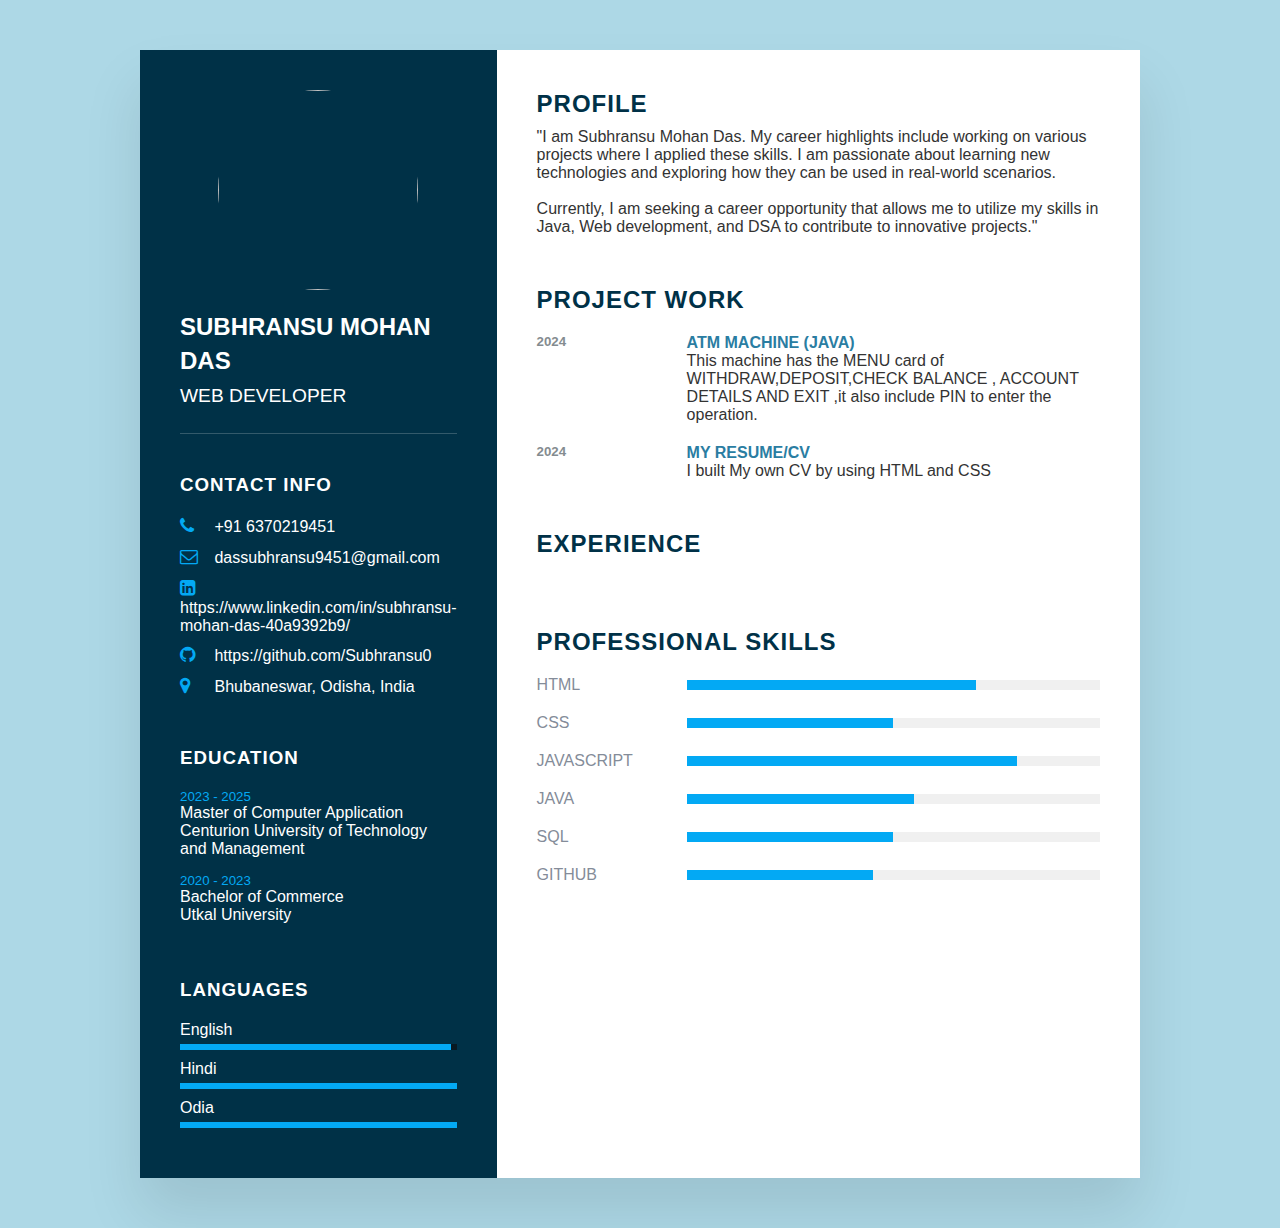
==== CV/1st.html @ 9e93dbe2 "HTML CSS" ====
<!DOCTYPE html>
<html lang="en">

<head>
    <meta charset="UTF-8">
    <meta name="viewport" content="width=device-width, initial-scale=1.0">
    <title>Subhransu CV</title>
    <link rel="stylesheet" href="https://cdnjs.cloudflare.com/ajax/libs/font-awesome/4.7.0/css/font-awesome.css"
        integrity="sha512-5A8nwdMOWrSz20fDsjczgUidUBR8liPYU+WymTZP1lmY9G6Oc7HlZv156XqnsgNUzTyMefFTcsFH/tnJE/+xBg=="
        crossorigin="anonymous" referrerpolicy="no-referrer" />
    <link rel="stylesheet" href="1st.css">
</head>

<body>
    <div class="container">
        <div class="Left_Side">
            <div class="ProfileText">
                <div class="imgBx">
                    <img src="sonu.jpg" alt="">
                </div>
                <h2>Subhransu Mohan Das<br><span>Web Developer</span></h2>
            </div>
            <div class="ContactInfo">
                <h3 class="title">Contact Info</h3>
                <ul>
                    <li>
                        <span class="icon"><i class="fa fa-phone" aria-hidden="true"></i></span>
                        <span class="text">+91 6370219451</span>
                    </li>
                    <li>
                        <span class="icon"><i class="fa fa-envelope-o" aria-hidden="true"></i></span>
                        <span class="text">dassubhransu9451@gmail.com</span>
                    </li>

                    <li>
                        <span class="icon"><i class="fa fa-linkedin-square" aria-hidden="true"></i></span>
                        <span class="text">https://www.linkedin.com/in/subhransu-mohan-das-40a9392b9/</span>
                    </li>
                    <li>
                        <span class="icon"><i class="fa fa-github" aria-hidden="true"></i></span>
                        <span class="text">https://github.com/Subhransu0</span>
                    </li>

                    <li>
                        <span class="icon"><i class="fa fa-map-marker" aria-hidden="true"></i></span>
                        <span class="text">Bhubaneswar, Odisha, India</span>
                    </li>
                </ul>
            </div>


            <div class="ContactInfo Education">
                <h3 class="title">Education</h3>
                <ul>
                    <li>
                        <h5>2023 - 2025</h5>
                        <h4>Master of Computer Application</h4>
                        <h4>Centurion University of Technology and Management</h4>
                    </li>
                    <li>
                        <h5>2020 - 2023</h5>
                        <h4>Bachelor of Commerce</h4>
                        <h4>Utkal University</h4>
                    </li>
                </ul>
            </div>


            <div class="ContactInfo Languages">
                <h3 class="title">Languages</h3>
                <ul>
                    <li>
                        <span class="text">English</span>
                        <div class="percent">
                            <div style="width: 98%;"></div>
                        </div>

                    </li>
                    <li>
                        <span class="text">Hindi</span>
                        <div class="percent">
                            <div style="width: 100%;"></div>
                        </div>
                    </li>
                    <li>
                        <span class="text">Odia</span>
                        <div class="percent">
                            <div style="width: 100%;"></div>
                        </div>
                    </li>
                </ul>
            </div>
        </div>
        <div class="Right_Side">
            <div class="about">
                <h2 class="title2">Profile</h2>
                <p>"I am Subhransu Mohan Das. My career highlights include working on various projects where I applied
                    these skills. I am passionate about learning new technologies and exploring how they can be used in
                    real-world scenarios. <br><br>Currently, I am seeking a career opportunity that allows me to utilize
                    my skills in Java, Web development, and DSA to contribute to innovative projects."</p>
            </div>

            <div class="about projects">
                <h2 class="title2">Project Work</h2>
                <div class="box">
                    <div class="year_company">
                        <h5>2024</h5>
                    </div>
                    <div class="text">
                        <h4>ATM MACHINE (JAVA)</h4>
                        <p>This machine has the MENU card of WITHDRAW,DEPOSIT,CHECK BALANCE , ACCOUNT DETAILS AND EXIT
                            ,it also include PIN to enter the operation.</p>
                    </div>
                </div>
                <div class="box">
                    <div class="year_company">
                        <h5>2024</h5>
                    </div>
                    <div class="text">
                        <h4>MY RESUME/CV</h4>
                        <p>I built My own CV by using HTML and CSS</p>
                    </div>
                </div>
                <!-- Add more project boxes as needed -->
            </div>

            <div class="about experience">
                <h2 class="title2">Experience</h2>
                <div class="box">
                    <div class="year_company">
                        <!-- <h5>2023 - Present</h5> -->
                        <!-- <h5>Company Name</h5> -->
                    </div>
                    <div class="text">
                        <!-- <h4>Web Developer</h4>
                        <p>Say something about the company.</p> -->
                    </div>
                </div>
                <!-- Add more experience boxes as needed -->
            </div>

            <div class="about skills">
                <h2 class="title2">Professional Skills</h2>
                <div class="box">
                    <h4>HTML</h4>
                    <div class="percent">
                        <div style="width: 70%;"></div>
                    </div>
                </div>
                <div class="box">
                    <h4>CSS</h4>
                    <div class="percent">
                        <div style="width: 50%;"></div>
                    </div>
                </div>
                <div class="box">
                    <h4>JAVASCRIPT</h4>
                    <div class="percent">
                        <div style="width: 80%;"></div>
                    </div>
                </div>
                <div class="box">
                    <h4>JAVA</h4>
                    <div class="percent">
                        <div style="width: 55%;"></div>
                    </div>
                </div>
                <div class="box">
                    <h4>SQL</h4>
                    <div class="percent">
                        <div style="width: 50%;"></div>
                    </div>
                </div>
                <div class="box">
                    <h4>GITHUB</h4>
                    <div class="percent">
                        <div style="width: 45%;"></div>
                    </div>
                </div>
            </div>
        </div>
    </div>
</body>

</html>
---- CV/1st.css ----
* {
    margin: 0;
    padding: 0;
    box-sizing: border-box;
    font-family: 'Poppins', sans-serif;
}

body {
    background: lightblue;
    display: flex;
    justify-content: center;
    align-items: center;
    min-height: 100vh;
}

.container {
    position: relative;
    width: 100%;
    max-width: 1000px;
    min-height: 1000px;
    background: #fff;
    margin: 50px;
    display: grid;
    grid-template-columns: 1fr 2fr;
    box-shadow: 0 35px 55px rgba(0, 0, 0, 0.1);

}

.container .Left_Side {
    position: relative;
    background: #003147;
    padding: 40px;
}

.ProfileText {
    position: relative;
    display: flex;
    flex-direction: column;
    align-items: center;
    padding-bottom: 20px;
    border-bottom: 1px solid rgba(255, 255, 255, 0.2);
}

.ProfileText .imgBx {
    position: relative;
    width: 200px;
    height: 200px;
    border-radius: 50%;
    overflow: hidden;
}

.ProfileText .imgBx img {
    position: absolute;
    top: 0;
    left: 0;
    width: 100%;
    height: 100%;
    object-fit: cover;
}

.ProfileText h2 {
    color: #fff;
    font-size: 1.5em;
    margin-top: 20px;
    text-transform: uppercase;
    text-align: left;
    font-weight: 600;
    line-height: 1.4em;
}

.ProfileText h2 span {
    font-size: 0.8em;
    font-weight: 300;
}

.ContactInfo {
    padding-top: 40px;
}

.title {
    color: #fff;
    text-transform: uppercase;
    font-weight: 600;
    letter-spacing: 1px;
    margin-bottom: 20px;
}

.ContactInfo ul {
    position: relative;
}

.ContactInfo ul li {
    position: relative;
    list-style: none;
    margin: 10px 0;
    cursor: pointer;
}
.ContactInfo ul li .icon{
    display: inline-block;
    width: 30px;
    font-size: 18px;
    color: #03a9f4;
}
.ContactInfo ul li span{
    color: #fff;
    font-weight: 300;
}
.ContactInfo.Education li{
    margin-bottom: 15px;
}
.ContactInfo.Education h5{
    color: #03a9f4;
    font-weight: 500;
}
.ContactInfo.Education h4:nth-child(2){
    color: #fff;
    font-weight: 500;
}
.ContactInfo.Education h4{
    color: #fff;
    font-weight: 300;
}
.ContactInfo.Languages .percent{
    position: relative;
    width: 100%;
    height: 6px;
    background: #081921;
    display: block;
    margin-top: 5px;

}
.ContactInfo.Languages .percent div{
    position: absolute;
    top: 0;
    left: 0;
    height: 100%;
    background: #03a9f4;
}



.container .Right_Side {
    position: relative;
    background: #fff;
    padding: 40px;
}
.about 
{
    margin-bottom: 50px;
}
.about:last-child
{
    margin-bottom: 0;
}
.title2{
    color: #003147;
    text-transform: uppercase;
    letter-spacing: 1px;
    margin-bottom: 10px;
}
p{
    color: #333;
}
.about .box
{
    display: flex;
    flex-direction: row;
    margin: 20px 0;
}
.about .box .year_company
{
    min-width: 150px;
}
.about .box .year_company h5{
    text-transform: uppercase;
    color: #848c90;
    font-weight: 600;

}
.about .box .text h4
{
 text-transform: uppercase;
 color: #2a7da2;
 font-size: 16px;
}
.skills .box
{
    position: relative;
    width: 100%;
    display: grid;
    grid-template-columns: 150px 1fr;
    justify-content: center;
    align-items: center;
}
.skills .box h4
{
    text-transform: uppercase;
    color: #848c99;
    font-weight: 500;

}

.skills .box .percent
{
    position: relative;
    width: 100%;
    height: 10px;
    background: #f0f0f0;
}
.skills .box .percent div
{
    position: absolute;
    top: 0;
    left: 0;
    height: 100%;
    background: #03a9f4;
}
@media (max-width: 1000px){
.container
{
    margin: 10px;
    grid-template-columns: repeat(1, 1fr);
}
}
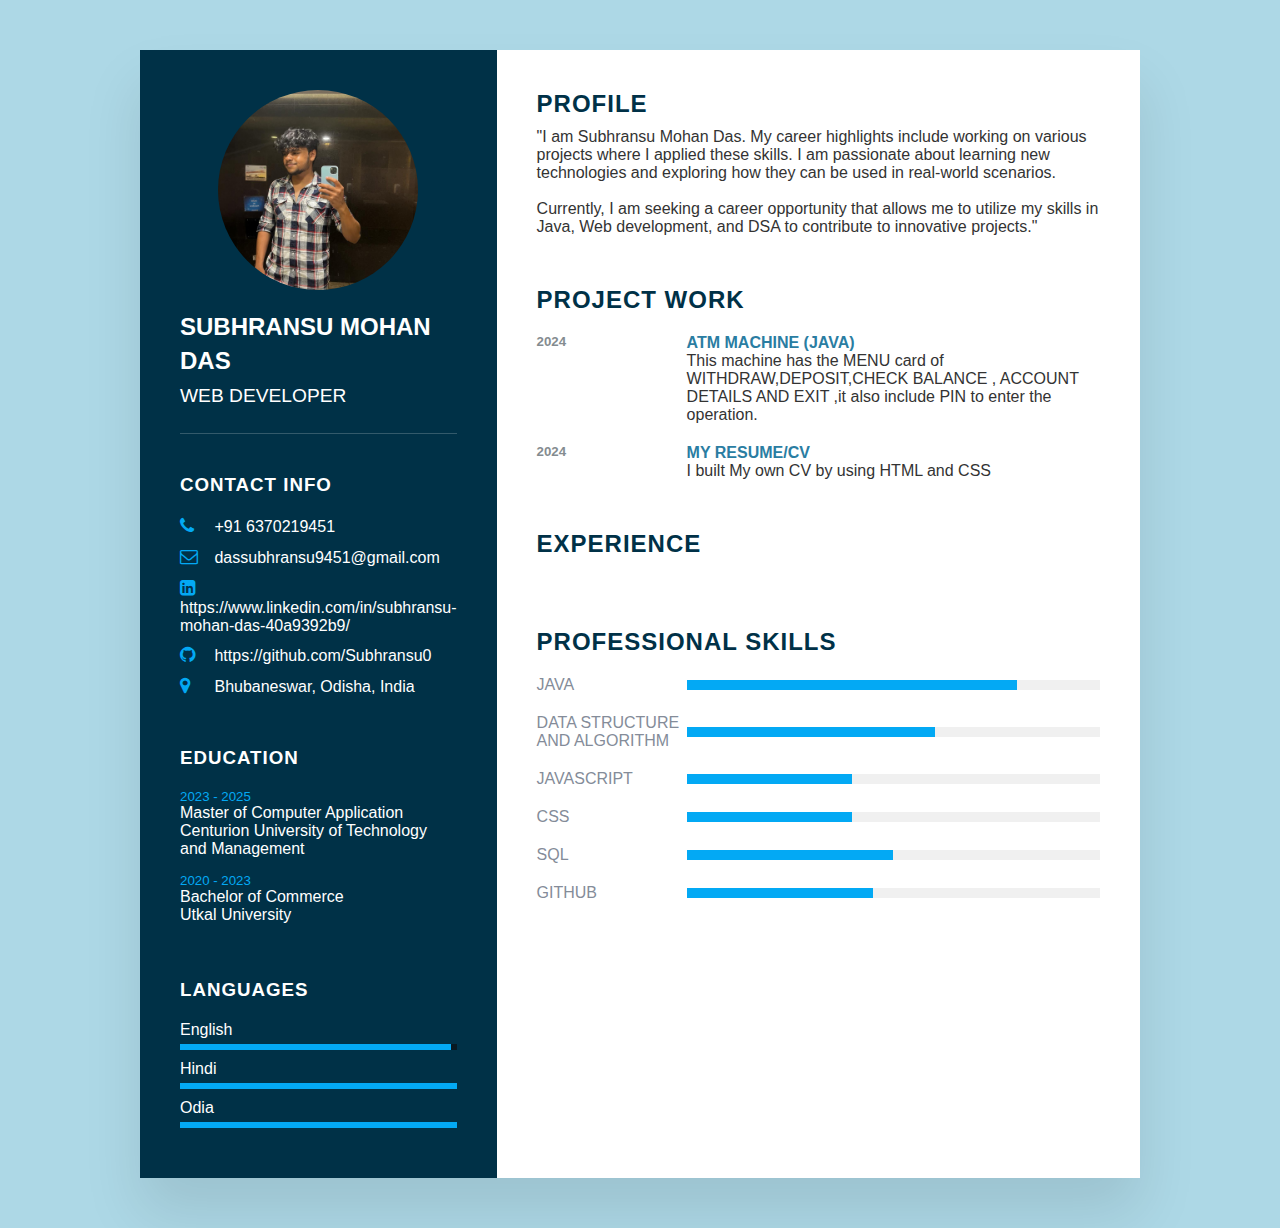
==== commit 309675a8: "html" ====
--- a/CV/1st.html
+++ b/CV/1st.html
@@ -142,27 +142,27 @@
             <div class="about skills">
                 <h2 class="title2">Professional Skills</h2>
                 <div class="box">
-                    <h4>HTML</h4>
+                    <h4>JAVA</h4>
                     <div class="percent">
-                        <div style="width: 70%;"></div>
+                        <div style="width: 80%;"></div>
+                    </div>
+                </div>
+                <div class="box">
+                    <h4>DATA STRUCTURE AND ALGORITHM</h4>
+                    <div class="percent">
+                        <div style="width: 60%;"></div>
+                    </div>
+                </div>
+                <div class="box">
+                    <h4>JAVASCRIPT</h4>
+                    <div class="percent">
+                        <div style="width: 40%;"></div>
                     </div>
                 </div>
                 <div class="box">
                     <h4>CSS</h4>
                     <div class="percent">
-                        <div style="width: 50%;"></div>
-                    </div>
-                </div>
-                <div class="box">
-                    <h4>JAVASCRIPT</h4>
-                    <div class="percent">
-                        <div style="width: 80%;"></div>
-                    </div>
-                </div>
-                <div class="box">
-                    <h4>JAVA</h4>
-                    <div class="percent">
-                        <div style="width: 55%;"></div>
+                        <div style="width: 40%;"></div>
                     </div>
                 </div>
                 <div class="box">
